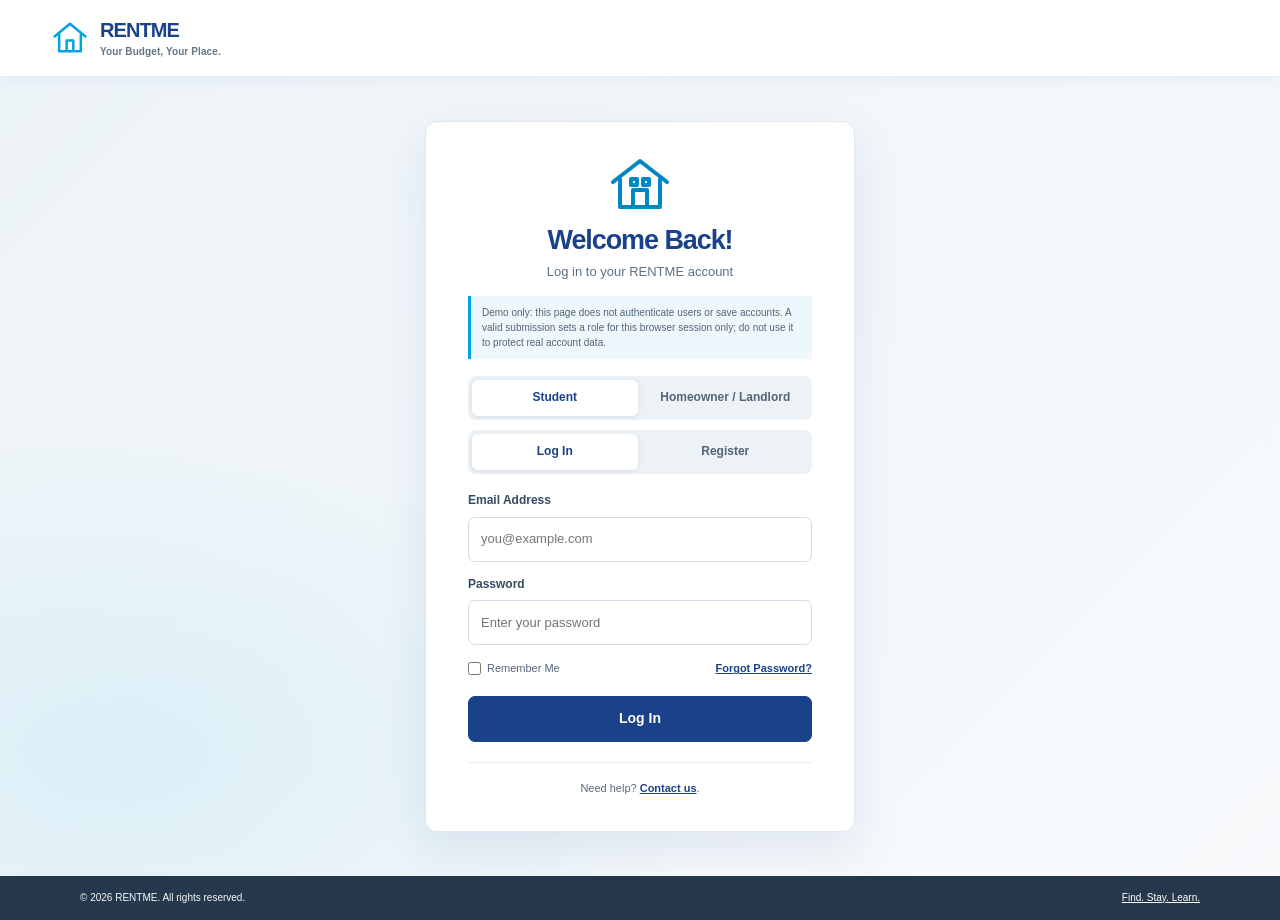
==== findlodging.html @ fd4a4885 "Update findlodging.html" ====
<!DOCTYPE html>
<html lang="en">
<head>
    <meta charset="UTF-8">
    <meta name="viewport" content="width=device-width, initial-scale=1.0">
    <meta name="description" content="Search affordable student rooms, dormitories, and apartments near your school with RENTME.">
    <meta name="theme-color" content="#1A428A">
    <title>Find Lodging | RENTME</title>
    <link rel="stylesheet" href="style.css">
</head>
<body>
    <a class="skip-link" href="#main-content">Skip to main content</a>
    <header class="site-header">
        <div class="header-inner">
            <a class="brand" href="index.html#home" aria-label="RENTME home">
                <svg class="brand-icon" viewBox="0 0 48 48" aria-hidden="true">
                    <path d="M5.5 22.2 24 7l18.5 15.2M11 20v20h26V20M20 40V27h8v13" />
                </svg>
                <span class="brand-wordmark">
                    <strong>RENTME</strong>
                    <small>Your Budget, Your Place.</small>
                </span>
            </a>
            <nav class="primary-nav" aria-label="Main navigation">
                <a class="nav-link" href="index.html">Home</a>
                <a class="nav-link is-current" href="findlodging.html" aria-current="page">Find Lodging</a>
                <a class="nav-link" id="owner-rent-nav" href="rent.html" hidden>Rent Out</a>
                <a class="nav-link" href="aboutus.html">About Us</a>
                <a class="nav-link" href="tips.html">Tips for Students</a>
                <a class="nav-link" href="contact.html">Contact Us</a>
                <a class="nav-link" href="faq.html">FAQ</a>
                <a class="nav-link" id="login-nav" href="login.html">Log In</a>
                <a class="nav-link" id="logout-nav" href="index.html" hidden>Log Out</a>
            </nav>
        </div>
    </header>

    <main id="main-content" tabindex="-1" data-authenticated-only hidden>
        <section class="lodging-page" aria-labelledby="lodging-title">
            <div class="section-container">
                <header class="lodging-heading">
                    <p class="eyebrow">A place that fits your student life</p>
                    <h1 id="lodging-title">Find Your Perfect Stay</h1>
                    <p>Search affordable rooms close to school and the things you need every day.</p>
                </header>

                <form class="lodging-search" id="lodging-search">
                    <label class="search-field">
                        <span>Location</span>
                        <select name="location" aria-label="Choose a location">
                            <option value="">All locations</option>
                            <option value="mandaue city">Mandaue City</option>
                            <option value="maguikay">Maguikay</option>
                            <option value="near uclm">Near UCLM</option>
                        </select>
                    </label>
                    <label class="search-field">
                        <span>Check-in</span>
                        <input type="date" name="checkin" aria-label="Check-in date">
                    </label>
                    <label class="search-field">
                        <span>Check-out</span>
                        <input type="date" name="checkout" aria-label="Check-out date">
                    </label>
                    <button class="button button-primary search-submit" type="submit">Search</button>
                </form>

                <div class="lodging-layout">
                    <aside class="lodging-filters" aria-label="Filter lodging">
                        <h2>Filters</h2>
                        <fieldset>
                            <legend>Price Range</legend>
                            <label><input type="checkbox" name="price" value="0-3000" form="lodging-search"> ₱1,000 – ₱3,000</label>
                            <label><input type="checkbox" name="price" value="3001-5000" form="lodging-search"> ₱3,001 – ₱5,000</label>
                            <label><input type="checkbox" name="price" value="5001-99999" form="lodging-search"> ₱5,001+</label>
                        </fieldset>
                        <fieldset>
                            <legend>Room Type</legend>
                            <label><input type="checkbox" name="type" value="single" form="lodging-search"> Single Room</label>
                            <label><input type="checkbox" name="type" value="shared" form="lodging-search"> Shared Room</label>
                            <label><input type="checkbox" name="type" value="unit" form="lodging-search"> Unit / Apartment</label>
                        </fieldset>
                        <fieldset>
                            <legend>Amenities</legend>
                            <label><input type="checkbox" name="amenity" value="wifi" form="lodging-search"> Wi-Fi</label>
                            <label><input type="checkbox" name="amenity" value="ac" form="lodging-search"> AC</label>
                            <label><input type="checkbox" name="amenity" value="laundry" form="lodging-search"> Laundry</label>
                        </fieldset>
                        <button class="clear-filters" type="reset" form="lodging-search">Clear filters</button>
                    </aside>

                    <div class="lodging-results" aria-live="polite">
                        <p class="results-count" id="results-count">3 places to explore</p>
                        <article class="lodging-card" data-listing-id="student-dormitory" data-location="near uclm" data-map-query="Near UCLM, Cebu, Philippines" data-price="2500" data-type="shared" data-amenities="wifi laundry">
                            <img src="student-dormitory.png" alt="Empty, freshly painted room with a window" loading="lazy">
                            <div class="lodging-card-copy">
                                <div class="lodging-card-title">
                                    <div>
                                        <h2>Student Dormitory</h2>
                                        <p class="listing-location"><span aria-hidden="true">⌖</span> Near UCLM</p>
                                        <p class="listing-rating" aria-label="Rated 4.5 out of 5">★★★★★ <span>(4.5)</span></p>
                                    </div>
                                    <p class="listing-price">₱2,500 <span>/mo</span></p>
                                </div>
                                <div class="listing-actions">
                                    <button class="reserve-room-button" type="button">Request to Rent</button>
                                    <button class="reserve-listing-button" type="button">Reserve</button>
                                    <button class="listing-details-button" type="button">View Details</button>
                                </div>
                            </div>
                        </article>
                        <article class="lodging-card" data-listing-id="cozy-room" data-location="mandaue city" data-map-query="Mandaue City, Cebu, Philippines" data-price="3000" data-type="single" data-amenities="wifi ac">
                            <img src="cozy-room.jpeg" alt="Bright empty bedroom with an attic ceiling and wood floors" loading="lazy">
                            <div class="lodging-card-copy">
                                <div class="lodging-card-title">
                                    <div>
                                        <h2>Cozy Room</h2>
                                        <p class="listing-location"><span aria-hidden="true">⌖</span> Mandaue City</p>
                                        <p class="listing-rating" aria-label="Rated 4.3 out of 5">★★★★★ <span>(4.3)</span></p>
                                    </div>
                                    <p class="listing-price">₱3,000 <span>/mo</span></p>
                                </div>
                                <div class="listing-actions">
                                    <button class="reserve-room-button" type="button">Request to Rent</button>
                                    <button class="reserve-listing-button" type="button">Reserve</button>
                                    <button class="listing-details-button" type="button">View Details</button>
                                </div>
                            </div>
                        </article>
                        <article class="lodging-card" data-listing-id="affordable-stay" data-location="maguikay" data-map-query="Maguikay, Mandaue City, Cebu, Philippines" data-price="3200" data-type="single" data-amenities="wifi laundry">
                            <img src="affordable-stay.png" alt="Empty room with hardwood floors and large windows" loading="lazy">
                            <div class="lodging-card-copy">
                                <div class="lodging-card-title">
                                    <div>
                                        <h2>Affordable Stay</h2>
                                        <p class="listing-location"><span aria-hidden="true">⌖</span> Maguikay</p>
                                        <p class="listing-rating" aria-label="Rated 4.2 out of 5">★★★★★ <span>(4.2)</span></p>
                                    </div>
                                    <p class="listing-price">₱3,200 <span>/mo</span></p>
                                </div>
                                <div class="listing-actions">
                                    <button class="reserve-room-button" type="button">Request to Rent</button>
                                    <button class="reserve-listing-button" type="button">Reserve</button>
                                    <button class="listing-details-button" type="button">View Details</button>
                                </div>
                            </div>
                        </article>
                        <p class="no-results" id="no-results" hidden>No places match those filters. Try changing your search.</p>
                    </div>
                </div>
            </div>
        </section>
    </main>

    <dialog class="map-dialog" id="location-dialog" aria-labelledby="map-dialog-title">
        <div class="map-dialog-content">
            <header class="map-dialog-header">
                <div>
                    <p class="eyebrow">Approximate area</p>
                    <h2 id="map-dialog-title">Listing location</h2>
                </div>
                <button class="map-dialog-close" type="button" aria-label="Close map">&times;</button>
            </header>
            <p class="map-location-description" id="map-location-description"></p>
            <iframe id="location-map" title="Map showing the approximate listing area" loading="lazy" referrerpolicy="no-referrer-when-downgrade" allowfullscreen></iframe>
            <footer class="map-dialog-actions">
                <a id="open-map-link" href="#" target="_blank" rel="noopener noreferrer">Open in Google Maps ↗</a>
                <a id="inquire-link" href="mailto:rentme.info@gmail.com">Ask about this place</a>
            </footer>
        </div>
    </dialog>

    <dialog class="map-dialog reservation-dialog" id="reservation-dialog" aria-labelledby="reservation-dialog-title">
        <div class="map-dialog-content">
            <header class="map-dialog-header">
                <div>
                    <p class="eyebrow" id="reservation-intent-label">Rental request</p>
                    <h2 id="reservation-dialog-title">Request to Rent</h2>
                </div>
                <button class="map-dialog-close" type="button" aria-label="Close reservation form">&times;</button>
            </header>
            <p class="reservation-listing" id="reservation-listing"></p>
            <p class="reservation-disclaimer" id="reservation-disclaimer">Send a rental request to the RENTME team. It is not confirmed until the property owner confirms availability and terms.</p>
            <form class="reservation-form" id="reservation-form">
                <label class="reservation-field">
                    What do you want to rent?
                    <select name="propertyType" required>
                        <option value="Room">Room</option>
                        <option value="Unit / apartment">Unit / apartment</option>
                    </select>
                </label>
                <label class="reservation-field">
                    Full name
                    <input type="text" name="name" autocomplete="name" required>
                </label>
                <label class="reservation-field">
                    Email address
                    <input type="email" name="email" autocomplete="email" required>
                </label>
                <div class="reservation-dates">
                    <label class="reservation-field">
                        Move-in date
                        <input type="date" name="checkin" id="reservation-checkin" required>
                    </label>
                    <label class="reservation-field">
                        Move-out date
                        <input type="date" name="checkout" id="reservation-checkout" required>
                    </label>
                </div>
                <button class="reserve-submit" id="reservation-submit" type="submit">Prepare Rental Request</button>
            </form>
            <p class="reservation-status" id="reservation-status" aria-live="polite"></p>
            <a class="reservation-email-link" id="reservation-email-link" href="#" hidden>Open your email to send the request</a>
        </div>
    </dialog>

    <footer class="lodging-footer">
        <div class="section-container">
            <span>© 2026 RENTME. All rights reserved.</span>
            <a href="index.html#contact">Need help? Contact us</a>
        </div>
    </footer>

    <script>
        const searchForm = document.querySelector("#lodging-search");
        const cards = [...document.querySelectorAll(".lodging-card")];
        const resultsCount = document.querySelector("#results-count");
        const noResults = document.querySelector("#no-results");
        const locationDialog = document.querySelector("#location-dialog");
        const mapDialogTitle = document.querySelector("#map-dialog-title");
        const mapLocationDescription = document.querySelector("#map-location-description");
        const locationMap = document.querySelector("#location-map");
        const openMapLink = document.querySelector("#open-map-link");
        const inquireLink = document.querySelector("#inquire-link");
        const reservationDialog = document.querySelector("#reservation-dialog");
        const reservationDialogTitle = document.querySelector("#reservation-dialog-title");
        const reservationIntentLabel = document.querySelector("#reservation-intent-label");
        const reservationDisclaimer = document.querySelector("#reservation-disclaimer");
        const reservationForm = document.querySelector("#reservation-form");
        const reservationSubmit = document.querySelector("#reservation-submit");
        const reservationListing = document.querySelector("#reservation-listing");
        const reservationCheckin = document.querySelector("#reservation-checkin");
        const reservationCheckout = document.querySelector("#reservation-checkout");
        const reservationStatus = document.querySelector("#reservation-status");
        const reservationEmailLink = document.querySelector("#reservation-email-link");
        const unavailableListingIds = new Set(
            cards
                .filter((card) => localStorage.getItem(`rentme-unavailable-${card.dataset.listingId}`) === "true")
                .map((card) => card.dataset.listingId)
        );
        let reservationIntent = "rental";
        let selectedListingCard = null;

        function filterLodging() {
            const formData = new FormData(searchForm);
            const location = String(formData.get("location") || "").toLowerCase();
            const prices = formData.getAll("price").map(String);
            const types = formData.getAll("type").map(String);
            const amenities = formData.getAll("amenity").map(String);
            let visibleCount = 0;

            for (const card of cards) {
                const price = Number(card.dataset.price);
                const matchesPrice = prices.length === 0 || prices.some((range) => {
                    const [minimum, maximum] = range.split("-").map(Number);
                    return price >= minimum && price <= maximum;
                });
                const cardAmenities = card.dataset.amenities.split(" ");
                const matches = !unavailableListingIds.has(card.dataset.listingId)
                    && (!location || card.dataset.location.includes(location))
                    && matchesPrice
                    && (types.length === 0 || types.includes(card.dataset.type))
                    && amenities.every((amenity) => cardAmenities.includes(amenity));

                card.hidden = !matches;
                if (matches) visibleCount += 1;
            }

            resultsCount.textContent = `${visibleCount} ${visibleCount === 1 ? "place" : "places"} to explore`;
            noResults.hidden = visibleCount > 0;
        }

        searchForm.addEventListener("submit", (event) => {
            event.preventDefault();
            filterLodging();
        });
        searchForm.addEventListener("change", filterLodging);
        document.querySelector(".lodging-filters").addEventListener("change", filterLodging);
        searchForm.addEventListener("reset", () => requestAnimationFrame(filterLodging));

        document.querySelector(".lodging-results").addEventListener("click", (event) => {
            const button = event.target.closest(".listing-details-button");
            if (!button) return;

            const card = button.closest(".lodging-card");
            const listingName = card.querySelector("h2").textContent;
            const mapQuery = card.dataset.mapQuery;
            const encodedQuery = encodeURIComponent(mapQuery);
            const mapSearchUrl = `https://www.google.com/maps/search/?api=1&query=${encodedQuery}`;

            mapDialogTitle.textContent = `${listingName} Location`;
            mapLocationDescription.textContent = mapQuery;
            locationMap.src = `https://maps.google.com/maps?q=${encodedQuery}&output=embed`;
            openMapLink.href = mapSearchUrl;
            inquireLink.href = `mailto:rentme.info@gmail.com?subject=${encodeURIComponent(`${listingName} inquiry`)}`;
            locationDialog.showModal();
        });

        document.querySelector(".lodging-results").addEventListener("click", (event) => {
            const button = event.target.closest(".reserve-room-button, .reserve-listing-button");
            if (!button) return;

            const card = button.closest(".lodging-card");
            selectedListingCard = card;
            const listingName = card.querySelector("h2").textContent;
            const price = card.querySelector(".listing-price").textContent.trim();
            const today = new Date(Date.now() - new Date().getTimezoneOffset() * 60000).toISOString().slice(0, 10);
            reservationIntent = button.classList.contains("reserve-listing-button") ? "reservation" : "rental";

            reservationIntentLabel.textContent = reservationIntent === "reservation" ? "Reservation request" : "Rental request";
            reservationDialogTitle.textContent = reservationIntent === "reservation" ? "Reserve a Room" : "Request to Rent";
            reservationDisclaimer.textContent = reservationIntent === "reservation"
                ? "Send a reservation request to the RENTME team. It is not confirmed until the property owner confirms availability and terms."
                : "Send a rental request to the RENTME team. It is not confirmed until the property owner confirms availability and terms.";
            reservationSubmit.textContent = reservationIntent === "reservation"
                ? "Prepare Reservation Request"
                : "Prepare Rental Request";

            reservationForm.reset();
            reservationListing.textContent = `${listingName} — ${price}`;
            reservationStatus.textContent = "";
            reservationEmailLink.hidden = true;
            reservationEmailLink.removeAttribute("href");
            reservationCheckin.min = today;
            reservationCheckout.min = today;
            reservationDialog.showModal();
        });

        reservationCheckin.addEventListener("change", () => {
            reservationCheckout.min = reservationCheckin.value || reservationCheckin.min;
            if (reservationCheckout.value && reservationCheckout.value <= reservationCheckin.value) {
                reservationCheckout.value = "";
            }
        });

        reservationForm.addEventListener("submit", (event) => {
            event.preventDefault();
            reservationCheckout.setCustomValidity(
                reservationCheckout.value <= reservationCheckin.value ? "Check-out must be after check-in." : ""
            );
            if (!reservationForm.reportValidity()) return;

            const formData = new FormData(reservationForm);
            const listing = reservationListing.textContent;
            const requestType = reservationIntent === "reservation" ? "Reservation" : "Rental";
            const subject = `${requestType} request: ${listing}`;
            const body = [
                `Listing: ${listing}`,
                `Request type: ${requestType}`,
                `Rental type: ${formData.get("propertyType")}`,
                `Name: ${formData.get("name")}`,
                `Email: ${formData.get("email")}`,
                `Move-in date: ${formData.get("checkin")}`,
                `Move-out date: ${formData.get("checkout")}`
            ].join("\n");

            reservationEmailLink.href = `mailto:rentme.infos@gmail.com?subject=${encodeURIComponent(subject)}&body=${encodeURIComponent(body)}`;
            reservationEmailLink.hidden = false;
            reservationStatus.textContent = `Your ${requestType.toLowerCase()} request is ready. Open your email to send it to RENTME.`;
            if (reservationIntent === "rental" && selectedListingCard) {
                const listingId = selectedListingCard.dataset.listingId;
                localStorage.setItem(`rentme-unavailable-${listingId}`, "true");
                unavailableListingIds.add(listingId);
                filterLodging();
                reservationStatus.textContent += " This place is now hidden from your results on this device; the request is not confirmed until the owner responds.";
            }
            reservationEmailLink.focus();
        });

        reservationEmailLink.addEventListener("click", () => reservationDialog.close());

        locationDialog.querySelector(".map-dialog-close").addEventListener("click", () => locationDialog.close());
        locationDialog.addEventListener("click", (event) => {
            if (event.target === locationDialog) locationDialog.close();
        });
        reservationDialog.querySelector(".map-dialog-close").addEventListener("click", () => reservationDialog.close());
        reservationDialog.addEventListener("click", (event) => {
            if (event.target === reservationDialog) reservationDialog.close();
        });
        filterLodging();
    </script>
    <script src="auth.js"></script>
</body>
</html>
---- style.css ----
/*
 * RENTME student housing landing page
 * Edit the color variables below to update the site-wide palette.
 */
:root {
	/* Brand colors */
	--navy: #1A428A;
	--sky: #00A3E0;
	--sky-dark: #0088c5;

	/* Text and surface colors */
	--ink: #20334b;
	--muted: #64758a;
	--line: #e2eaf1;
	--surface: #ffffff;
	--soft: #F4F7FA;

	/* Feature badge colors */
	--green: #28b88a;
	--purple: #8762d8;
	--orange: #f2a13b;
}

/* Base page styles */
* {
	box-sizing: border-box;
}

[hidden] {
	display: none !important;
}

html {
	scroll-behavior: smooth;
	scroll-padding-top: 86px;
}

@media (prefers-reduced-motion: reduce) {
	html {
		scroll-behavior: auto;
	}
}

body {
	margin: 0;
	color: var(--ink);
	background: var(--surface);
	font: 15px/1.65 Inter, "Segoe UI", Roboto, Arial, sans-serif;
	-webkit-font-smoothing: antialiased;
}

body.content-page {
	min-height: 100vh;
	min-height: 100svh;
	display: flex;
	flex-direction: column;
}

body.content-page > main {
	flex: 1;
	display: flex;
}

body.content-page > main > section {
	flex: 1;
}

body.content-page .eyebrow {
	font-size: 14px;
}

body.content-page .lodging-footer {
	font-size: 12px;
}

a {
	color: inherit;
}

a:focus-visible,
button:focus-visible,
input:focus-visible,
select:focus-visible,
summary:focus-visible {
	outline: 3px solid #0074a1;
	outline-offset: 3px;
}

.skip-link {
	position: absolute;
	top: 8px;
	left: 8px;
	z-index: 30;
	padding: 10px 14px;
	transform: translateY(-150%);
	border-radius: 6px;
	color: #fff;
	background: var(--navy);
	font-weight: 700;
	text-decoration: none;
}

.skip-link:focus {
	transform: translateY(0);
}

p {
	color: var(--muted);
}

main {
	width: 100%;
	max-width: none;
	margin: 0;
}

section {
	margin: 0;
	padding: 0;
	border: 0;
	border-radius: 0;
	background: transparent;
	box-shadow: none;
	scroll-margin-top: 86px;
}

section h2 {
	margin: 0;
	color: var(--navy);
	font-size: clamp(1.5rem, 2.3vw, 2rem);
	letter-spacing: -.035em;
	line-height: 1.2;
}

/* Sticky header and navigation */
header.site-header {
	position: sticky;
	top: 0;
	z-index: 20;
	padding: 0;
	color: var(--ink);
	background: rgb(255 255 255 / 96%);
	border-bottom: 1px solid #e8eef4;
	box-shadow: 0 3px 14px rgb(26 66 138 / 5%);
	backdrop-filter: blur(12px);
}

.header-inner {
	width: min(100% - 48px, 1180px);
	min-height: 76px;
	margin: 0 auto;
	display: flex;
	align-items: center;
	justify-content: space-between;
	gap: 28px;
}

.brand {
	display: inline-flex;
	flex: 0 0 auto;
	align-items: center;
	gap: 10px;
	color: var(--navy);
	text-decoration: none;
}

.brand-icon {
	width: 40px;
	height: 40px;
	fill: none;
	stroke: var(--sky);
	stroke-width: 3;
	stroke-linecap: round;
	stroke-linejoin: round;
}

.brand-wordmark {
	display: grid;
	line-height: 1.12;
}

.brand-wordmark strong {
	color: var(--navy);
	font-size: 20px;
	font-weight: 850;
	letter-spacing: -.045em;
}

.brand-wordmark small {
	margin-top: 4px;
	color: var(--muted);
	font-size: 10px;
	font-weight: 600;
	letter-spacing: .01em;
}

.primary-nav {
	display: flex;
	align-items: center;
	justify-content: flex-end;
	gap: clamp(17px, 2.5vw, 34px);
}

.primary-nav .nav-link {
	padding: 27px 0 24px;
	border-bottom: 3px solid transparent;
	color: #43536a;
	background: transparent;
	font-size: 13px;
	font-weight: 600;
	text-decoration: none;
	white-space: nowrap;
	transition: color .18s ease, border-color .18s ease;
}

.primary-nav .nav-link:hover,
.primary-nav .nav-link:focus-visible,
.primary-nav .nav-link.is-current {
	color: var(--navy);
	border-bottom-color: var(--sky);
	background: transparent;
}

.brand:focus-visible,
.button:focus-visible,
.contact-line:focus-visible {
	outline: 3px solid rgb(0 163 224 / 28%);
	outline-offset: 4px;
}

/* Hero: introduction and bedroom photo */
.hero {
	background: var(--soft);
}

.hero-inner {
	width: min(100% - 48px, 1180px);
	min-height: calc(100vh - 77px);
	min-height: calc(100svh - 77px);
	margin: 0 auto;
	display: grid;
	grid-template-columns: 1fr 1fr;
	align-items: center;
	gap: clamp(24px, 3vw, 40px);
	padding: 48px 0;
}

.hero-copy {
	max-width: 520px;
	padding: 12px 0;
}

.eyebrow {
	margin: 0 0 12px;
	color: var(--sky-dark);
	font-size: 11px;
	font-weight: 800;
	letter-spacing: .12em;
	line-height: 1.3;
	text-transform: uppercase;
}

.eyebrow-dot {
	width: 7px;
	height: 7px;
	display: inline-block;
	margin: 0 7px 1px 0;
	border-radius: 50%;
	background: var(--sky);
}

.hero h1 {
	margin: 0 0 20px;
	color: var(--navy);
	font-size: clamp(2.4rem, 4.4vw, 3.5rem);
	font-weight: 850;
	letter-spacing: -.055em;
	line-height: 1.03;
}

.hero-copy > p:not(.eyebrow) {
	max-width: 500px;
	margin: 0 0 12px;
	color: #52657b;
	font-size: 15px;
	line-height: 1.72;
}

.hero-copy > .hero-lead {
	color: #28415e !important;
	font-size: 18.5px !important;
	font-weight: 650;
	line-height: 1.5 !important;
}

.hero-actions {
	display: flex;
	flex-wrap: wrap;
	gap: 12px;
	margin-top: 25px;
}

.button {
	min-height: 47px;
	display: inline-flex;
	align-items: center;
	justify-content: center;
	gap: 9px;
	padding: 0 19px;
	border: 1px solid var(--sky);
	border-radius: 7px;
	font-size: 13px;
	font-weight: 700;
	text-decoration: none;
	transition: background .18s ease, border-color .18s ease, transform .18s ease;
}

.button:hover {
	transform: translateY(-2px);
}

.button svg {
	width: 17px;
	height: 17px;
	fill: none;
	stroke: currentColor;
	stroke-width: 2;
	stroke-linecap: round;
}

.button-primary {
	color: #fff;
	background: var(--sky);
}

.button-primary:hover {
	border-color: var(--sky-dark);
	background: var(--sky-dark);
}

.button-outline {
	color: var(--navy);
	border-color: #9dc9dd;
	background: #fff;
}

.button-outline:hover {
	background: #eaf8fd;
}

.hero-trust {
	display: flex;
	align-items: center;
	gap: 8px;
	margin-top: 22px;
	color: var(--muted);
	font-size: 11px;
	font-weight: 600;
}

.trust-check {
	width: 18px;
	height: 18px;
	display: grid;
	place-items: center;
	border-radius: 50%;
	color: #fff;
	background: var(--green);
	font-size: 11px;
}

.hero-visual {
	position: relative;
	width: min(100%, 500px);
	min-width: 0;
	margin: 0 auto;
	padding: 14px 0 0;
}

.hero-visual::before {
	position: absolute;
	z-index: 2;
	inset: 14px 0 0;
	border: 1px solid #b9dbe9;
	content: "";
	pointer-events: none;
}

.hero-visual img {
	position: relative;
	z-index: 1;
	width: 100%;
	max-width: 500px;
	height: auto;
	display: block;
	aspect-ratio: 3 / 2;
	object-fit: cover;
	object-position: center;
}

.photo-caption {
	position: absolute;
	z-index: 2;
	bottom: 12px;
	left: 12px;
	width: fit-content;
	max-width: calc(100% - 24px);
	display: flex;
	align-items: center;
	gap: 8px;
	padding: 8px 10px;
	background: #fff;
}

.caption-icon {
	width: 28px;
	height: 28px;
	display: grid;
	place-items: center;
	border-radius: 50%;
	color: var(--navy);
	background: #e7f6fb;
	font-size: 18px;
}

.photo-caption span:last-child {
	display: grid;
	line-height: 1.35;
}

.photo-caption strong {
	color: var(--navy);
	font-size: 10px;
}

.photo-caption small {
	margin-top: 2px;
	color: var(--muted);
	font-size: 9px;
}

/* Features: four reasons RENTME helps */
.section-container {
	width: min(100% - 48px, 1120px);
	margin: 0 auto;
}

.section-band {
	background: var(--surface);
}

.features {
	padding: 62px 0 68px;
}

.section-heading {
	max-width: 680px;
	margin: 0 auto 34px;
	text-align: center;
}

header.section-heading {
	padding: 0;
	color: inherit;
	text-align: center;
	background: transparent;
}

.section-heading .eyebrow {
	margin-bottom: 8px;
}

.section-heading h2 {
	margin-bottom: 9px;
}

.section-heading > p:last-child {
	margin: 0;
	font-size: 13px;
}

.feature-grid {
	display: grid;
	grid-template-columns: repeat(4, minmax(0, 1fr));
	gap: 34px;
}

.feature-item {
	text-align: center;
}

.feature-icon {
	width: 72px;
	height: 72px;
	display: grid;
	place-items: center;
	margin: 0 auto 15px;
	border-radius: 50%;
}

.feature-icon svg {
	width: 34px;
	height: 34px;
	fill: none;
	stroke: #fff;
	stroke-width: 2.2;
	stroke-linecap: round;
	stroke-linejoin: round;
}

.icon-green {
	background: var(--green);
}

.icon-blue {
	background: #278ed2;
}

.icon-purple {
	background: var(--purple);
}

.icon-orange {
	background: var(--orange);
}

.feature-item h3 {
	margin: 0 0 5px;
	color: #243d5b;
	font-size: 14px;
}

.feature-item p {
	max-width: 230px;
	margin: 0 auto;
	font-size: 12px;
	line-height: 1.55;
}

/* Lodging search and results page */
.lodging-page {
	min-height: calc(100vh - 116px);
	padding: 42px 0 58px;
	background: #f7f9fc;
}

.rent-page {
	min-height: calc(100vh - 116px);
	padding: 42px 0 58px;
	background: #f7f9fc;
}

.rent-container {
	width: min(100% - 48px, 760px);
	margin: 0 auto;
}

.owner-listing-form {
	padding: 22px;
	border: 1px solid var(--line);
	border-radius: 12px;
	background: #fff;
	box-shadow: 0 8px 24px rgb(26 66 138 / 5%);
}

.owner-form-grid {
	display: grid;
	grid-template-columns: repeat(2, minmax(0, 1fr));
	gap: 15px;
}

.owner-form-grid input,
.owner-form-grid select,
.owner-form-grid textarea,
.reservation-field select {
	width: 100%;
	min-height: 40px;
	padding: 9px 10px;
	border: 1px solid #d5e0e9;
	border-radius: 6px;
	color: var(--ink);
	background: #fff;
	font: inherit;
	font-weight: 400;
}

.owner-form-grid textarea {
	resize: vertical;
}

.owner-form-grid input:focus,
.owner-form-grid select:focus,
.owner-form-grid textarea:focus,
.reservation-field select:focus {
	border-color: var(--sky);
	outline: 3px solid rgb(0 163 224 / 15%);
}

.owner-form-wide {
	grid-column: 1 / -1;
}

.owner-form-note {
	margin: 15px 0;
	font-size: 11px;
	line-height: 1.5;
}

.lodging-heading {
	margin-bottom: 24px;
	text-align: center;
}

.lodging-heading .eyebrow {
	margin-bottom: 6px;
}

.lodging-heading h1 {
	margin: 0 0 7px;
	color: var(--navy);
	font-size: clamp(1.8rem, 3vw, 2.4rem);
	letter-spacing: -.04em;
	line-height: 1.2;
}

.lodging-heading > p:last-child {
	margin: 0;
	font-size: 13px;
}

.lodging-search {
	display: grid;
	grid-template-columns: 1.35fr 1fr 1fr auto;
	align-items: end;
	gap: 12px;
	margin-bottom: 25px;
	padding: 16px;
	border: 1px solid var(--line);
	border-radius: 12px;
	background: #fff;
	box-shadow: 0 8px 24px rgb(26 66 138 / 5%);
}

.search-field {
	display: grid;
	gap: 5px;
	color: #41556d;
	font-size: 11px;
	font-weight: 700;
}

.search-field select,
.search-field input {
	width: 100%;
	min-height: 43px;
	padding: 0 11px;
	border: 1px solid #d5e0e9;
	border-radius: 7px;
	color: var(--ink);
	background: #fff;
	font: inherit;
}

.search-field select:focus,
.search-field input:focus {
	border-color: var(--sky);
	outline: 3px solid rgb(0 163 224 / 15%);
}

.search-submit {
	min-height: 43px;
	cursor: pointer;
}

.lodging-layout {
	display: grid;
	grid-template-columns: 225px minmax(0, 1fr);
	align-items: start;
	gap: 20px;
}

.lodging-filters {
	padding: 18px;
	border: 1px solid var(--line);
	border-radius: 11px;
	background: #fff;
}

.lodging-filters h2 {
	margin: 0 0 12px;
	color: var(--navy);
	font-size: 17px;
}

.lodging-filters fieldset {
	display: grid;
	gap: 8px;
	margin: 0;
	padding: 12px 0;
	border: 0;
	border-top: 1px solid #edf1f5;
}

.lodging-filters legend {
	padding: 0;
	color: #334860;
	font-size: 12px;
	font-weight: 750;
}

.lodging-filters label {
	display: flex;
	align-items: center;
	gap: 8px;
	color: #52657b;
	font-size: 11px;
	line-height: 1.4;
	cursor: pointer;
}

.lodging-filters input {
	width: 14px;
	height: 14px;
	margin: 0;
	accent-color: var(--sky-dark);
}

.clear-filters {
	padding: 0;
	border: 0;
	color: var(--sky-dark);
	background: transparent;
	font: inherit;
	font-size: 11px;
	font-weight: 700;
	cursor: pointer;
}

.clear-filters:hover {
	text-decoration: underline;
}

.lodging-results {
	min-width: 0;
}

.results-count {
	margin: 0 0 10px;
	color: #52657b;
	font-size: 12px;
	font-weight: 650;
}

.lodging-card {
	display: grid;
	grid-template-columns: 190px minmax(0, 1fr);
	gap: 17px;
	margin-bottom: 12px;
	padding: 12px;
	border: 1px solid var(--line);
	border-radius: 11px;
	background: #fff;
	box-shadow: 0 4px 14px rgb(26 66 138 / 4%);
}

.lodging-card[hidden] {
	display: none;
}

.lodging-card > img {
	width: 100%;
	height: 142px;
	display: block;
	border-radius: 7px;
	object-fit: cover;
}

.lodging-card-copy {
	min-width: 0;
	display: flex;
	flex-direction: column;
	justify-content: space-between;
}

.lodging-card-title {
	display: flex;
	align-items: flex-start;
	justify-content: space-between;
	gap: 12px;
}

.lodging-card-title h2 {
	margin: 1px 0 3px;
	color: #263d58;
	font-size: 16px;
}

.listing-location {
	margin: 0 0 3px;
	color: #586b80;
	font-size: 11px;
}

.listing-location span {
	color: var(--sky-dark);
	font-size: 15px;
}

.listing-rating {
	margin: 0;
	color: #efa82b;
	font-size: 12px;
	letter-spacing: .04em;
}

.listing-rating span {
	color: #617185;
	font-size: 10px;
	letter-spacing: 0;
}

.listing-price {
	margin: 3px 0 0;
	color: var(--navy);
	font-size: 15px;
	font-weight: 800;
	white-space: nowrap;
}

.listing-price span {
	color: #728196;
	font-size: 10px;
	font-weight: 500;
}

.listing-actions {
	display: flex;
	align-items: center;
	justify-content: flex-end;
	flex-wrap: wrap;
	gap: 8px;
	margin-top: 10px;
}

.reserve-room-button,
.reserve-listing-button,
.listing-details-button {
	width: fit-content;
	display: inline-block;
	padding: 7px 13px;
	border: 0;
	border-radius: 6px;
	color: #fff;
	background: var(--navy);
	font-family: inherit;
	font-size: 10px;
	font-weight: 700;
	cursor: pointer;
}

.reserve-room-button {
	border: 1px solid var(--sky);
	color: #fff;
	background: var(--sky);
	font-family: inherit;
	font-size: 10px;
	font-weight: 700;
}

.reserve-listing-button {
	border: 1px solid var(--navy);
	color: var(--navy);
	background: #fff;
	font-family: inherit;
	font-size: 10px;
	font-weight: 700;
}

.reserve-room-button:hover {
	border-color: var(--sky-dark);
	background: var(--sky-dark);
}

.reserve-listing-button:hover {
	background: #eaf8fd;
}

.listing-details-button:hover {
	background: #14366f;
}

.reserve-room-button:focus-visible,
.reserve-listing-button:focus-visible,
.listing-details-button:focus-visible,
.map-dialog-close:focus-visible,
.map-dialog-actions a:focus-visible {
	outline: 3px solid rgb(0 163 224 / 30%);
	outline-offset: 3px;
}

.map-dialog {
	width: min(660px, calc(100% - 32px));
	max-width: none;
	padding: 0;
	border: 0;
	border-radius: 12px;
	color: var(--ink);
	background: #fff;
	box-shadow: 0 20px 70px rgb(17 34 51 / 30%);
}

.map-dialog::backdrop {
	background: rgb(18 31 48 / 62%);
	backdrop-filter: blur(2px);
}

.map-dialog-content {
	padding: 22px;
}

.map-dialog-header {
	display: flex;
	align-items: flex-start;
	justify-content: space-between;
	gap: 16px;
}

.map-dialog-header .eyebrow {
	margin-bottom: 5px;
}

.map-dialog-header h2 {
	margin: 0;
	color: var(--navy);
	font-size: 20px;
	line-height: 1.25;
}

.map-dialog-close {
	width: 34px;
	height: 34px;
	display: grid;
	flex: 0 0 34px;
	place-items: center;
	padding: 0;
	border: 1px solid #dfe7ef;
	border-radius: 50%;
	color: #44576c;
	background: #fff;
	font-size: 23px;
	line-height: 1;
	cursor: pointer;
}

.map-dialog-close:hover {
	background: #f0f5f8;
}

.map-location-description {
	margin: 8px 0 13px;
	color: #617185;
	font-size: 12px;
}

.map-dialog iframe {
	width: 100%;
	height: min(52vh, 380px);
	display: block;
	border: 1px solid #dfe7ef;
	border-radius: 8px;
	background: #f1f5f8;
}

.map-dialog-actions {
	display: flex;
	align-items: center;
	justify-content: space-between;
	gap: 14px;
	padding-top: 14px;
	border-top: 1px solid #e8eef3;
	margin-top: 14px;
}

.map-dialog-actions a {
	font-size: 12px;
	color: var(--sky-dark);
	font-weight: 700;
}

.map-dialog-actions a:last-child {
	padding: 9px 13px;
	border-radius: 6px;
	color: #fff;
	background: var(--navy);
	text-decoration: none;
}

.map-dialog-actions a:last-child:hover {
	background: #14366f;
}

.reservation-listing {
	margin: 12px 0 4px;
	color: var(--navy);
	font-size: 13px;
	font-weight: 750;
}

.reservation-disclaimer {
	margin: 0 0 15px;
	color: #617185;
	font-size: 11px;
	line-height: 1.5;
}

.reservation-form {
	display: grid;
	gap: 12px;
}

.reservation-field {
	display: grid;
	gap: 5px;
	color: #41556d;
	font-size: 11px;
	font-weight: 700;
}

.reservation-field input {
	width: 100%;
	min-height: 40px;
	padding: 0 10px;
	border: 1px solid #d5e0e9;
	border-radius: 6px;
	color: var(--ink);
	background: #fff;
	font: inherit;
	font-weight: 400;
}

.reservation-field input:focus {
	border-color: var(--sky);
	outline: 3px solid rgb(0 163 224 / 15%);
}

.reservation-dates {
	display: grid;
	grid-template-columns: 1fr 1fr;
	gap: 12px;
}

.reserve-submit {
	min-height: 42px;
	padding: 0 16px;
	border: 1px solid var(--navy);
	border-radius: 6px;
	color: #fff;
	background: var(--navy);
	font: inherit;
	font-size: 12px;
	font-weight: 700;
	cursor: pointer;
}

.reserve-submit:hover {
	background: #14366f;
}

.reserve-submit:focus-visible,
.reservation-email-link:focus-visible {
	outline: 3px solid rgb(0 163 224 / 30%);
	outline-offset: 3px;
}

.reservation-status {
	margin: 12px 0 0;
	color: #315a46;
	font-size: 12px;
}

.reservation-email-link {
	display: inline-block;
	margin-top: 9px;
	color: var(--sky-dark);
	font-size: 12px;
	font-weight: 700;
}

.no-results {
	margin: 0;
	padding: 28px 18px;
	border: 1px dashed #cbd9e5;
	border-radius: 9px;
	color: #586b80;
	background: #fff;
	font-size: 13px;
	text-align: center;
}

.lodging-footer {
	padding: 14px 0;
	color: #f5f8fc;
	background: #26384b;
	font-size: 10px;
}

.lodging-footer .section-container {
	display: flex;
	justify-content: space-between;
	gap: 16px;
}

.lodging-footer a {
	color: #fff;
}

.standalone-heading {
	margin-bottom: 32px;
	text-align: center;
}

.standalone-heading .eyebrow {
	margin-bottom: 7px;
}

.standalone-heading h1,
.faq-intro h1 {
	margin: 0 0 9px;
	color: var(--navy);
	font-size: clamp(2.25rem, 4.3vw, 3.25rem);
	font-weight: 850;
	letter-spacing: -.055em;
	line-height: 1.08;
}

.standalone-heading > p:last-child,
.faq-intro > p {
	margin: 0;
	font-size: 16px;
}

.about-copy h1 {
	margin: 0 0 12px;
	color: var(--navy);
	font-size: clamp(2.25rem, 4.3vw, 3.25rem);
	font-weight: 850;
	letter-spacing: -.055em;
	line-height: 1.08;
}

.purpose-card h3 {
	margin: 0 0 3px;
	color: var(--navy);
	font-size: 14px;
}

.tips-intro h1 {
	max-width: 300px;
	margin: 0 0 10px;
	color: var(--navy);
	font-size: clamp(2rem, 4vw, 2.9rem);
	font-weight: 850;
	letter-spacing: -.05em;
	line-height: 1.08;
}

.contact-page,
.faq-page {
	min-height: 0;
	padding: 36px 0;
	display: flex;
	align-items: center;
	background: var(--soft);
}

.contact-page-layout {
	display: grid;
	grid-template-columns: 1fr 1fr;
	gap: 34px;
	padding: 26px;
	border: 1px solid var(--line);
	border-radius: 12px;
	background: #f8fbfd;
	box-shadow: 0 8px 24px rgb(26 66 138 / 5%);
}

.contact-panel h2,
.contact-privacy h2 {
	margin: 0 0 8px;
	color: var(--navy);
	font-size: 16px;
	letter-spacing: .03em;
}

.contact-panel .footer-intro {
	margin: 0 0 16px;
	font-size: 16px;
}

.contact-panel .contact-line {
	margin: 13px 0;
	font-size: 16px;
}

.contact-symbol {
	width: 17px;
	flex: 0 0 17px;
	color: var(--sky-dark);
	font-size: 17px;
	text-align: center;
}

.contact-privacy {
	padding-left: 26px;
}

.contact-privacy > p {
	font-size: 16px;
	line-height: 1.65;
}

.faq-page-layout {
	display: grid;
	grid-template-columns: .75fr 1.4fr;
	align-items: center;
	gap: clamp(35px, 7vw, 90px);
}

.faq-intro {
	max-width: 330px;
}

.faq-intro h1 {
	margin-bottom: 12px;
}

.faq-intro > a {
	display: inline-block;
	margin-top: 17px;
	color: var(--sky-dark);
	font-size: 16px;
	font-weight: 700;
}

.faq-list {
	display: grid;
	gap: 10px;
}

.faq-list details {
	padding: 0 16px;
	border: 1px solid #dfe8ef;
	border-radius: 8px;
	background: #f8fbfd;
}

.faq-list summary {
	display: flex;
	align-items: center;
	justify-content: space-between;
	gap: 15px;
	padding: 14px 0;
	color: #2f435b;
	font-size: 16px;
	font-weight: 700;
	list-style: none;
	cursor: pointer;
}

.faq-list summary::-webkit-details-marker {
	display: none;
}

.faq-list summary::after {
	color: var(--sky-dark);
	content: "+";
	font-size: 20px;
	line-height: 1;
}

.faq-list details[open] summary::after {
	content: "−";
}

.faq-list details > p {
	margin: 0;
	padding: 0 0 14px;
	color: var(--muted);
	font-size: 16px;
}

.login-page {
	min-height: calc(100vh - 116px);
	display: grid;
	place-items: center;
	padding: 44px 20px;
	background:
		radial-gradient(ellipse at 10% 85%, rgb(0 163 224 / 9%), transparent 35%),
		linear-gradient(135deg, #edf4f8, #f8fafc);
}

.login-card {
	width: min(100%, 430px);
	padding: 34px clamp(22px, 6vw, 42px);
	border: 1px solid #dfe8ef;
	border-radius: 12px;
	background: #fff;
	box-shadow: 0 18px 48px rgb(26 66 138 / 10%);
	text-align: center;
}

.login-house {
	width: 64px;
	height: 56px;
	display: block;
	margin: 0 auto 12px;
	color: var(--navy);
}

.login-house svg {
	width: 100%;
	height: 100%;
	fill: none;
	stroke: var(--sky-dark);
	stroke-width: 4;
	stroke-linecap: round;
	stroke-linejoin: round;
}

.login-card h1 {
	margin: 0 0 5px;
	color: var(--navy);
	font-size: 27px;
	letter-spacing: -.04em;
	line-height: 1.2;
}

.login-subtitle {
	margin: 0 0 23px;
	color: #5e7084;
	font-size: 13px;
}

.login-demo-note {
	margin: -10px 0 17px;
	padding: 9px 11px;
	border-left: 3px solid var(--sky);
	color: #52657b;
	background: #eef8fc;
	font-size: 10px;
	line-height: 1.5;
	text-align: left;
}

.auth-tabs,
.account-type-select {
	display: grid;
	grid-template-columns: 1fr 1fr;
	gap: 5px;
	margin: 0 0 17px;
	padding: 4px;
	border-radius: 8px;
	background: #edf2f6;
}

.account-type-select {
	margin-bottom: 10px;
}

.auth-tab {
	min-height: 36px;
	border: 0;
	border-radius: 6px;
	color: #52657b;
	background: transparent;
	font: inherit;
	font-size: 12px;
	font-weight: 700;
	cursor: pointer;
}

.auth-tab.is-active {
	color: var(--navy);
	background: #fff;
	box-shadow: 0 1px 5px rgb(26 66 138 / 12%);
}

.auth-tab:focus-visible {
	outline: 3px solid rgb(0 163 224 / 30%);
	outline-offset: 2px;
}

.login-form {
	text-align: left;
}

.login-form[hidden] {
	display: none;
}

.login-field {
	display: grid;
	gap: 6px;
	margin: 13px 0;
	color: #354b63;
	font-size: 12px;
	font-weight: 700;
}

.login-field input {
	width: 100%;
	min-height: 45px;
	padding: 0 12px;
	border: 1px solid #cfdbe6;
	border-radius: 7px;
	color: var(--ink);
	background: #fff;
	font: inherit;
	font-size: 13px;
	font-weight: 400;
}

.login-field input:focus {
	border-color: var(--sky);
	outline: 3px solid rgb(0 163 224 / 15%);
}

.login-options {
	display: flex;
	align-items: center;
	justify-content: space-between;
	gap: 12px;
	margin: 14px 0 18px;
	color: #53677d;
	font-size: 11px;
}

.login-options label {
	display: inline-flex;
	align-items: center;
	gap: 6px;
	cursor: pointer;
}

.login-options input {
	margin: 0;
	accent-color: var(--navy);
}

.login-options a,
.login-help a {
	color: var(--navy);
	font-weight: 700;
}

.login-submit {
	width: 100%;
	min-height: 46px;
	border: 1px solid var(--navy);
	border-radius: 7px;
	color: #fff;
	background: var(--navy);
	font: inherit;
	font-size: 14px;
	font-weight: 750;
	cursor: pointer;
}

.login-submit:hover {
	background: #14366f;
}

.login-submit:focus-visible,
.login-house:focus-visible {
	outline: 3px solid rgb(0 163 224 / 30%);
	outline-offset: 3px;
}

.login-status {
	margin: 12px 0 0;
	color: #64758a;
	font-size: 11px;
	line-height: 1.5;
	text-align: center;
}

.login-help {
	margin: 20px 0 0;
	padding-top: 16px;
	border-top: 1px solid #e8eef3;
	color: #586b80;
	font-size: 11px;
}

/* Tips: checklist artwork and four-step process */
.tips-section {
	padding: 38px 0;
	display: flex;
	align-items: center;
	background: var(--soft);
}

.tips-layout {
	display: grid;
	grid-template-columns: .72fr 2fr;
	align-items: center;
	gap: clamp(30px, 5vw, 70px);
	transform: translateY(calc(0px - clamp(22px, 5vh, 38px)));
}

.tips-intro {
	max-width: 270px;
}

.tips-intro .notebook-art {
	width: 145px;
	margin: 0 auto 13px;
}

.notebook-art svg {
	width: 100%;
	display: block;
	overflow: visible;
}

.notebook-shadow {
	fill: #d7e8f0;
}

.notebook-paper {
	fill: #fff;
}

.notebook-border {
	fill: none;
	stroke: var(--navy);
	stroke-width: 2.2;
	stroke-linejoin: round;
}

.notebook-lines {
	fill: none;
	stroke: #9ec7d8;
	stroke-width: 1.2;
	stroke-linecap: round;
}

.notebook-art text {
	fill: var(--navy);
	font: italic 800 12px Inter, "Segoe UI", sans-serif;
}

.doodle {
	fill: none;
	stroke: var(--sky);
	stroke-width: 2.3;
	stroke-linecap: round;
}

.doodle-fill {
	fill: #ffc551;
	stroke: var(--navy);
	stroke-width: 1.2;
	stroke-linejoin: round;
}

.tips-intro .eyebrow {
	margin-bottom: 8px;
}

.tips-intro h2 {
	max-width: 300px;
	margin-bottom: 10px;
	font-size: 22px;
}

.tips-intro > p:last-child {
	margin: 0;
	font-size: 16px;
}

.steps-grid {
	display: grid;
	grid-template-columns: repeat(4, minmax(0, 1fr));
}

.step-card {
	position: relative;
	min-height: 194px;
	padding: 5px 17px 0;
	border-left: 1px solid #dce5ec;
}

.step-card:first-child {
	padding-left: 0;
	border-left: 0;
}

.step-number {
	width: 31px;
	height: 31px;
	display: grid;
	place-items: center;
	margin-bottom: 14px;
	border-radius: 50%;
	color: #fff;
	font-size: 14px;
	font-weight: 800;
}

.step-blue {
	background: #328bd0;
}

.step-green {
	background: var(--green);
}

.step-purple {
	background: var(--purple);
}

.step-orange {
	background: #f07832;
}

.step-card h3 {
	min-height: 37px;
	margin: 0 0 8px;
	color: #263d58;
	font-size: 16px;
	line-height: 1.4;
}

.step-card p {
	margin: 0;
	font-size: 16px;
	line-height: 1.55;
}

/* About RENTME: description, mission, and vision */
.about-section {
	padding: 55px 0;
	display: flex;
	align-items: center;
	background: var(--soft);
}

.about-layout {
	display: grid;
	grid-template-columns: .72fr 1.4fr 1.05fr;
	align-items: center;
	gap: clamp(28px, 4vw, 54px);
}

.about-brand {
	display: flex;
	flex-direction: column;
	align-items: center;
	justify-self: center;
	color: var(--navy);
	text-decoration: none;
}

.about-house {
	width: 92px;
	height: 76px;
	margin-bottom: 4px;
	fill: none;
	stroke: var(--sky);
	stroke-width: 5;
	stroke-linecap: round;
	stroke-linejoin: round;
}

.about-brand strong {
	font-size: 28px;
	font-weight: 850;
	letter-spacing: -.06em;
	line-height: 1.1;
}

.about-brand span {
	margin-top: 5px;
	color: var(--muted);
	font-size: 12px;
	font-weight: 600;
}

.about-copy .eyebrow {
	margin-bottom: 8px;
	font-size: 14px;
}

.about-copy h2 {
	margin-bottom: 12px;
}

.about-copy p:not(.eyebrow) {
	margin: 0 0 10px;
	font-size: 16px;
	line-height: 1.65;
}

.purpose-cards {
	display: grid;
	gap: 12px;
}

.purpose-card {
	display: flex;
	align-items: flex-start;
	gap: 12px;
	padding: 15px;
	border: 1px solid #e2edf4;
	background: #f8fbfd;
}

.purpose-icon {
	width: 31px;
	height: 31px;
	flex: 0 0 31px;
	display: grid;
	place-items: center;
	border-radius: 50%;
	color: var(--sky-dark);
	background: #e1f4fb;
}

.purpose-icon svg {
	width: 19px;
	height: 19px;
	fill: none;
	stroke: currentColor;
	stroke-width: 1.8;
	stroke-linecap: round;
	stroke-linejoin: round;
}

.purpose-card h3 {
	margin: 0 0 3px;
	color: var(--navy);
	font-size: 15px;
}

.purpose-card p {
	margin: 0;
	font-size: 16px;
	line-height: 1.45;
}

/* Contact details and legal information */
.site-footer {
	margin: 0;
	padding: 0;
	color: var(--ink);
	background: var(--soft);
}

.footer-content {
	display: grid;
	grid-template-columns: .88fr 1.12fr;
	gap: 52px;
	padding-top: 34px;
	padding-bottom: 34px;
}

.footer-content section {
	min-width: 0;
}

.footer-content h2 {
	margin: 0 0 8px;
	color: var(--navy);
	font-size: 13px;
	letter-spacing: .04em;
}

.footer-intro {
	margin: 0 0 12px;
	font-size: 11px;
}

.contact-line {
	width: fit-content;
	display: flex;
	align-items: center;
	gap: 9px;
	margin: 8px 0;
	color: #42566c;
	font-size: 11px;
	text-decoration: none;
}

.contact-line svg {
	width: 17px;
	height: 17px;
	flex: 0 0 17px;
	fill: none;
	stroke: var(--sky-dark);
	stroke-width: 1.7;
	stroke-linecap: round;
	stroke-linejoin: round;
}

a.contact-line:hover {
	color: var(--sky-dark);
	text-decoration: underline;
}

.privacy-block {
	padding-left: 34px;
	border-left: 1px solid #d8e2eb;
}

.privacy-block > p {
	margin: 0;
	font-size: 11px;
	line-height: 1.6;
}

body.content-page .privacy-block > p {
	font-size: 16px;
}

.terms-note {
	margin-top: 13px !important;
	padding: 11px 13px;
	border-left: 3px solid var(--sky);
	color: #42566c;
	background: #e5f5fb;
}

.terms-note strong {
	color: var(--navy);
}

.footer-bottom {
	color: #f5f8fc;
	background: #26384b;
}

.footer-bottom .section-container {
	min-height: 40px;
	display: flex;
	align-items: center;
	justify-content: space-between;
	gap: 16px;
	font-size: 10px;
}

/* Tablet layout adjustments */
@media (max-width: 900px) {
	.header-inner {
		width: min(100% - 32px, 1180px);
		min-height: 72px;
		gap: 20px;
	}

	.primary-nav {
		gap: clamp(12px, 2vw, 20px);
	}

	.primary-nav .nav-link {
		font-size: 12px;
	}

	.hero-inner {
		width: min(100% - 40px, 1180px);
		min-height: calc(100vh - 73px);
		min-height: calc(100svh - 73px);
		gap: 35px;
	}

	.section-container {
		width: min(100% - 40px, 1120px);
	}

	.lodging-layout {
		grid-template-columns: 190px minmax(0, 1fr);
		gap: 14px;
	}

	.lodging-card {
		grid-template-columns: 150px minmax(0, 1fr);
		gap: 12px;
	}

	.lodging-card > img {
		height: 130px;
	}

	.tips-layout {
		grid-template-columns: .65fr 2fr;
 		gap: 30px;
	}

	.steps-grid {
		grid-template-columns: repeat(2, minmax(0, 1fr));
		row-gap: 22px;
	}

	.step-card:nth-child(3) {
		padding-left: 0;
		border-left: 0;
	}

	.step-card {
		min-height: 160px;
	}

	.about-layout {
		grid-template-columns: .65fr 1.3fr 1fr;
		gap: 24px;
	}
}

/* Mobile and narrow-screen layout adjustments */
@media (max-width: 680px) {
	.header-inner {
		width: calc(100% - 32px);
		min-height: 0;
		flex-wrap: wrap;
		gap: 0;
		padding: 10px 0 0;
	}

	.brand {
		padding-bottom: 9px;
	}

	.brand-icon {
		width: 34px;
		height: 34px;
	}

	.brand-wordmark strong {
		font-size: 18px;
	}

	.brand-wordmark small {
		font-size: 9px;
	}

	.primary-nav {
		width: 100%;
		display: grid;
		grid-template-columns: repeat(2, minmax(0, 1fr));
		gap: 4px 8px;
	}

	.primary-nav .nav-link {
		min-height: 44px;
		display: flex;
		align-items: center;
		justify-content: center;
		padding: 8px;
		border: 1px solid transparent;
		border-radius: 6px;
		background: var(--soft);
		font-size: 12px;
		line-height: 1.35;
		text-align: center;
		white-space: normal;
	}

	.primary-nav .nav-link:hover,
	.primary-nav .nav-link:focus-visible,
	.primary-nav .nav-link.is-current {
		border-color: #b6ddec;
		background: #eaf6fb;
	}

	.primary-nav .nav-link:focus-visible {
		outline: 3px solid #0074a1;
		outline-offset: 2px;
	}

	header.site-header {
		position: static;
	}

	html {
		scroll-padding-top: 12px;
	}

	section {
		scroll-margin-top: 12px;
	}

	.hero-inner {
		width: calc(100% - 36px);
		min-height: 0;
		grid-template-columns: 1fr;
		gap: 27px;
		padding: 40px 0 33px;
	}

	.hero-copy {
		max-width: 570px;
		padding: 0;
	}

	.hero h1 {
		font-size: clamp(2.5rem, 10vw, 3.5rem);
	}

	.hero-visual {
		width: min(100%, 418px);
		margin: 0 auto;
	}

	.features {
		padding: 48px 0;
	}

	.section-container {
		width: calc(100% - 36px);
	}

	.lodging-page {
		padding: 34px 0 42px;
	}

	.rent-page {
		padding: 34px 0 42px;
	}

	.rent-container {
		width: calc(100% - 36px);
	}

	.lodging-search {
		grid-template-columns: 1fr 1fr;
		padding: 13px;
	}

	.lodging-search .search-field:first-child {
		grid-column: 1 / -1;
	}

	.search-submit {
		grid-column: 1 / -1;
	}

	.lodging-layout {
		grid-template-columns: 1fr;
	}

	.lodging-filters {
		display: grid;
		grid-template-columns: repeat(3, minmax(0, 1fr));
		gap: 0 14px;
		padding: 14px;
	}

	.lodging-filters h2,
	.clear-filters {
		grid-column: 1 / -1;
	}

	.lodging-filters fieldset {
		align-content: start;
	}

	.contact-page,
	.faq-page {
		padding: 40px 0;
	}

	.owner-listing-form {
		padding: 16px;
	}

	.owner-form-grid {
		grid-template-columns: 1fr;
	}

	.owner-form-wide {
		grid-column: auto;
	}

	.contact-page-layout,
	.faq-page-layout {
		grid-template-columns: 1fr;
		gap: 25px;
	}

	.contact-page-layout {
		padding: 20px;
	}

	.contact-privacy {
		padding: 20px 0 0;
		border-top: 1px solid #d8e2eb;
		border-left: 0;
	}

	.faq-intro {
		max-width: 560px;
		margin: 0 auto;
		text-align: center;
	}

	.section-heading {
		margin-bottom: 28px;
	}

	.feature-grid {
		grid-template-columns: repeat(2, minmax(0, 1fr));
		gap: 30px 18px;
	}

	.tips-section {
		padding: 45px 0;
	}

	.tips-layout {
		grid-template-columns: 1fr;
		gap: 28px;
		transform: none;
	}

	.tips-intro {
		max-width: none;
		text-align: center;
	}

	.tips-intro .notebook-art {
		width: 122px;
	}

	.tips-intro h2 {
		margin-right: auto;
		margin-left: auto;
	}

	.tips-intro > p:last-child {
		max-width: 330px;
		margin-right: auto;
		margin-left: auto;
	}

	.steps-grid {
		gap: 20px 0;
	}

	.step-card {
		padding-right: 14px;
		padding-left: 14px;
	}

	.step-card:nth-child(odd) {
		padding-left: 0;
		border-left: 0;
	}

	.step-card:nth-child(even) {
		border-left: 1px solid #dce5ec;
	}

	.about-section {
		padding: 44px 0;
	}

	.about-layout {
		grid-template-columns: 1fr;
		gap: 27px;
	}

	.about-brand {
		justify-self: center;
	}

	.about-copy {
		max-width: 560px;
		margin: auto;
	}

	.purpose-cards {
		grid-template-columns: 1fr 1fr;
	}

	.footer-content {
		grid-template-columns: 1fr;
		gap: 25px;
		padding-top: 28px;
		padding-bottom: 28px;
	}

	.privacy-block {
		padding: 20px 0 0;
		border-top: 1px solid #d8e2eb;
		border-left: 0;
	}
}

/* Small phones */
@media (max-width: 420px) {
	.header-inner {
		width: calc(100% - 24px);
	}

	.primary-nav .nav-link {
		font-size: 12px;
	}

	.hero-inner,
	.section-container {
		width: calc(100% - 30px);
	}

	.lodging-filters {
		grid-template-columns: 1fr 1fr;
	}

	.lodging-filters fieldset:last-of-type {
		grid-column: 1 / -1;
	}

	.lodging-card {
		grid-template-columns: 1fr;
		gap: 10px;
	}

	.lodging-card > img {
		height: 185px;
	}

	.listing-actions {
		justify-content: stretch;
	}

	.listing-actions button {
		flex: 1 1 auto;
	}

	.map-dialog-content {
		padding: 16px;
	}

	.reservation-dates {
		grid-template-columns: 1fr;
	}

	.lodging-footer .section-container {
		align-items: flex-start;
		flex-direction: column;
		gap: 5px;
	}

	.hero-actions {
		align-items: stretch;
		flex-direction: column;
	}

	.button {
		width: 100%;
	}

	.feature-grid {
		gap: 25px 12px;
	}

	.feature-icon {
		width: 62px;
		height: 62px;
	}

	.feature-icon svg {
		width: 30px;
		height: 30px;
	}

	.feature-item h3 {
		font-size: 13px;
	}

	.feature-item p {
		font-size: 11px;
	}

	.steps-grid {
		grid-template-columns: 1fr;
	}

	.step-card,
	.step-card:nth-child(even),
	.step-card:nth-child(odd) {
		min-height: 0;
		padding: 0 0 0 15px;
		border-left: 1px solid #dce5ec;
	}

	.step-card h3 {
		min-height: 0;
	}

	.purpose-cards {
		grid-template-columns: 1fr;
	}

	.footer-bottom .section-container {
		align-items: flex-start;
		flex-direction: column;
		justify-content: center;
		gap: 2px;
		padding-top: 8px;
		padding-bottom: 8px;
	}
}

/*
 * Quick editing guide:
 * - Update site colors in the custom properties at the top of this file.
 * - Update page text and FAQ answers in index.html.
 * - Adjust tablet and mobile layouts in the media queries above.
 */
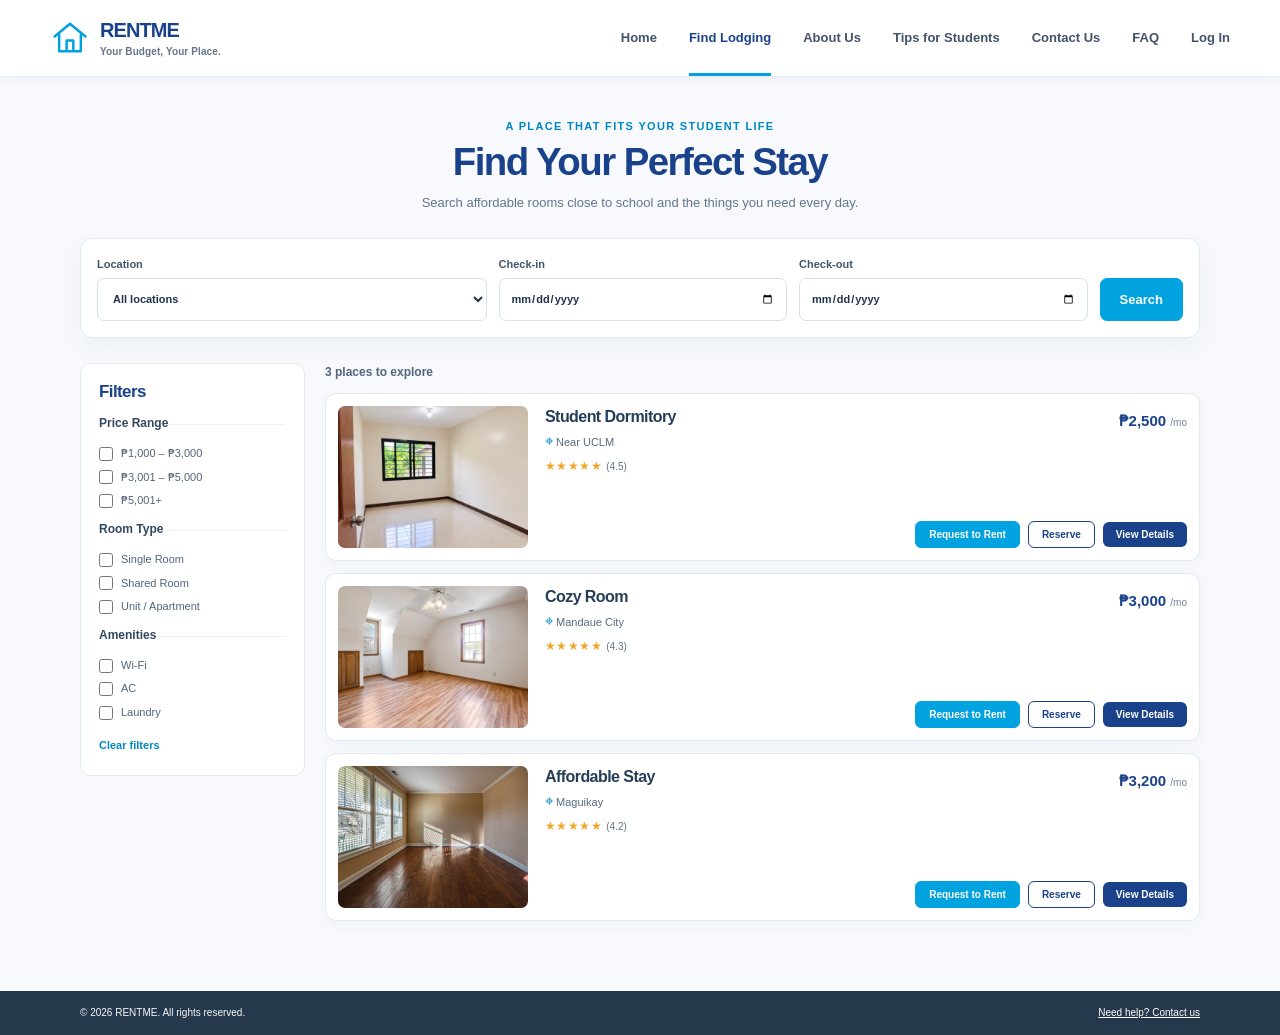
==== commit 80c7dd51: "Update findlodging.html" ====
--- a/findlodging.html
+++ b/findlodging.html
@@ -35,7 +35,7 @@
         </div>
     </header>
 
-    <main id="main-content" tabindex="-1" data-authenticated-only hidden>
+    <main id="main-content" tabindex="-1">
         <section class="lodging-page" aria-labelledby="lodging-title">
             <div class="section-container">
                 <header class="lodging-heading">
@@ -392,4 +392,3 @@
     <script src="auth.js"></script>
 </body>
 </html>
-
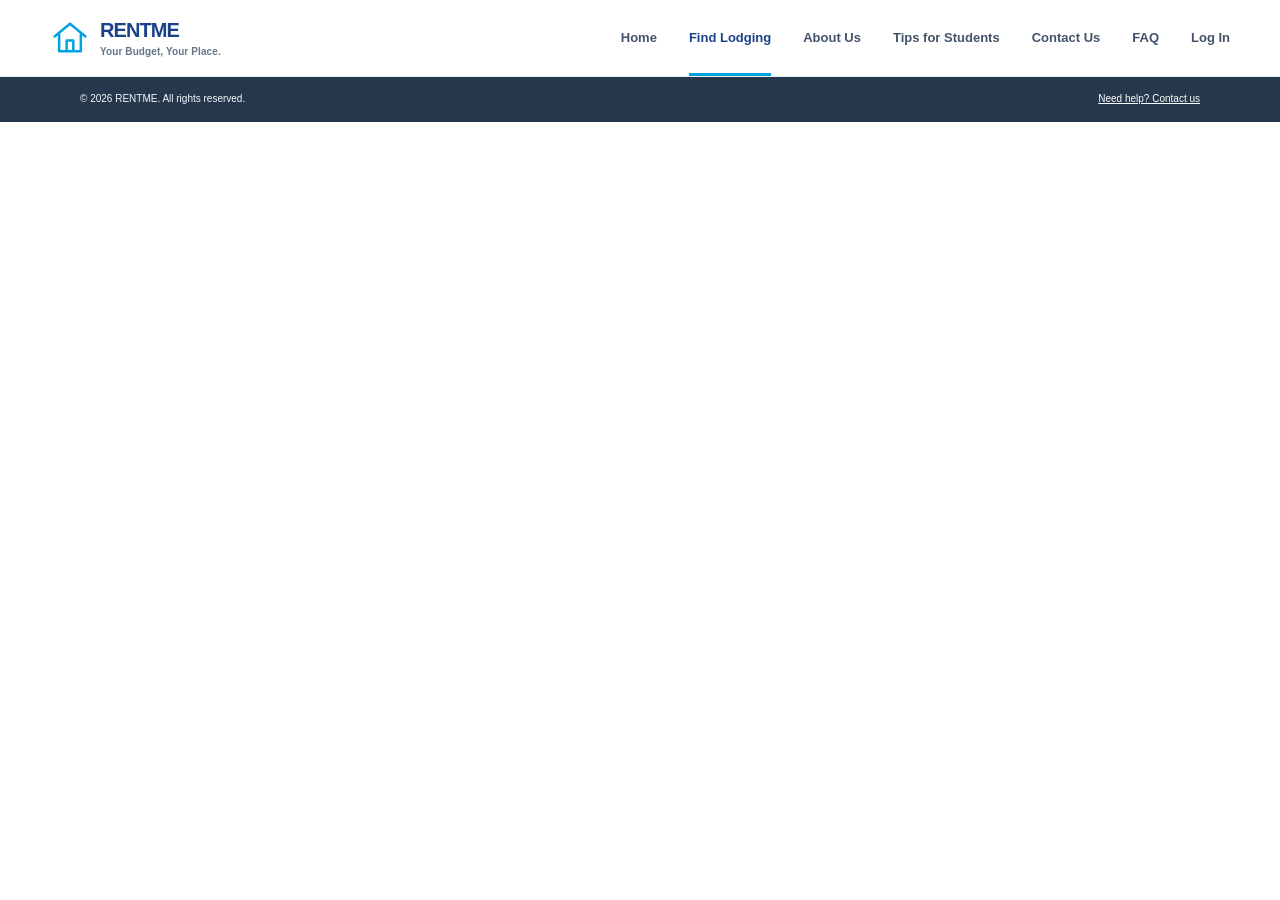
==== commit fbcadd56: "Update findlodging.html" ====
--- a/findlodging.html
+++ b/findlodging.html
@@ -35,7 +35,7 @@
         </div>
     </header>
 
-    <main id="main-content" tabindex="-1">
+    <main id="main-content" tabindex="-1" data-authenticated-only hidden>
         <section class="lodging-page" aria-labelledby="lodging-title">
             <div class="section-container">
                 <header class="lodging-heading">
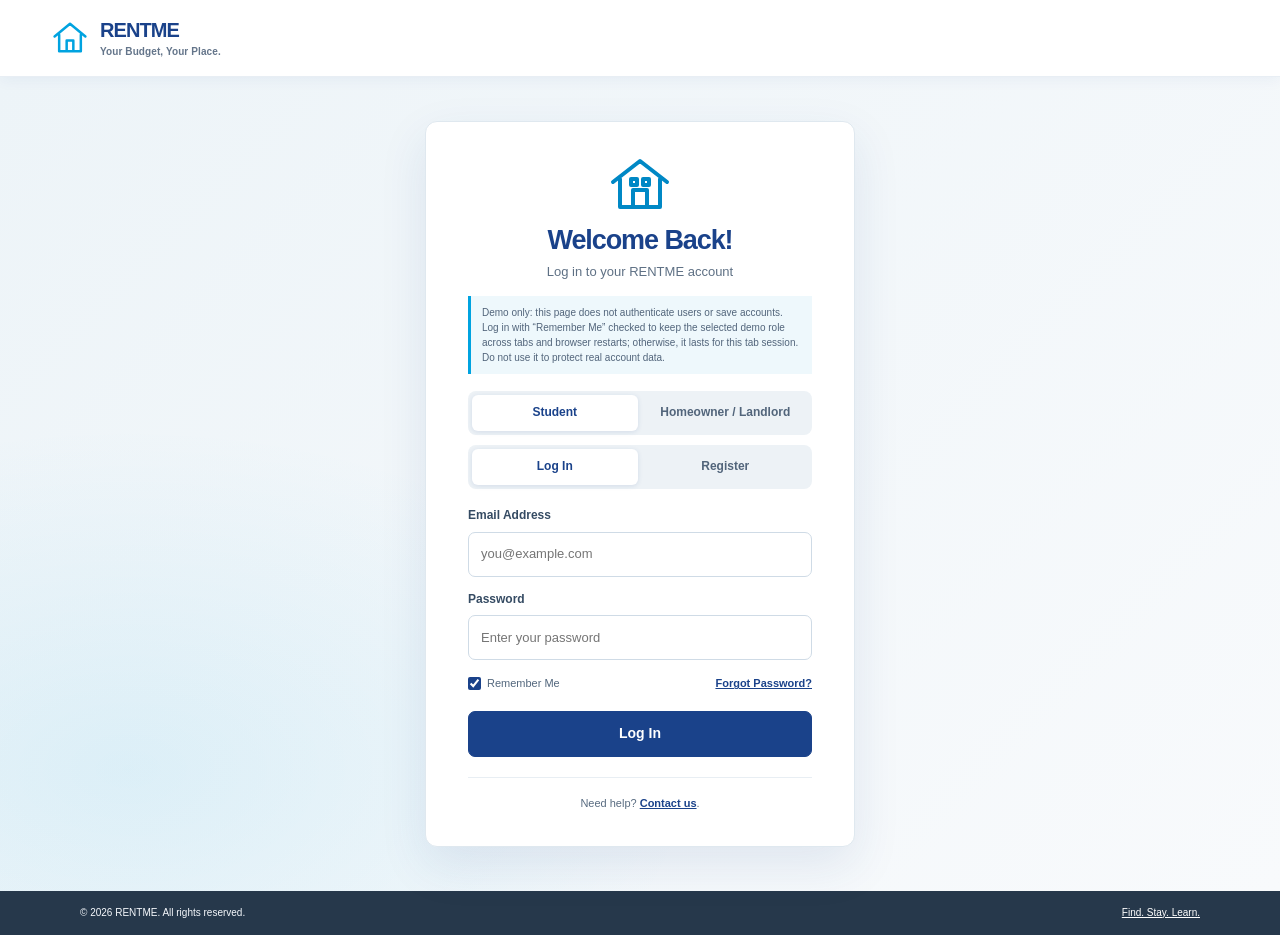
==== commit 15313ccb: "Update findlodging.html" ====
--- a/findlodging.html
+++ b/findlodging.html
@@ -90,9 +90,9 @@
                     </aside>
 
                     <div class="lodging-results" aria-live="polite">
-                        <p class="results-count" id="results-count">3 places to explore</p>
+                        <p class="results-count" id="results-count">9 places to explore</p>
                         <article class="lodging-card" data-listing-id="student-dormitory" data-location="near uclm" data-map-query="Near UCLM, Cebu, Philippines" data-price="2500" data-type="shared" data-amenities="wifi laundry">
-                            <img src="student-dormitory.png" alt="Empty, freshly painted room with a window" loading="lazy">
+                            <img src="room1.jpg" alt="Furnished student bedroom with blue pillows and warm wood bed" loading="lazy">
                             <div class="lodging-card-copy">
                                 <div class="lodging-card-title">
                                     <div>
@@ -110,7 +110,7 @@
                             </div>
                         </article>
                         <article class="lodging-card" data-listing-id="cozy-room" data-location="mandaue city" data-map-query="Mandaue City, Cebu, Philippines" data-price="3000" data-type="single" data-amenities="wifi ac">
-                            <img src="cozy-room.jpeg" alt="Bright empty bedroom with an attic ceiling and wood floors" loading="lazy">
+                            <img src="room3.webp" alt="Simple furnished room with a bed and dark wood door" loading="lazy">
                             <div class="lodging-card-copy">
                                 <div class="lodging-card-title">
                                     <div>
@@ -128,7 +128,7 @@
                             </div>
                         </article>
                         <article class="lodging-card" data-listing-id="affordable-stay" data-location="maguikay" data-map-query="Maguikay, Mandaue City, Cebu, Philippines" data-price="3200" data-type="single" data-amenities="wifi laundry">
-                            <img src="affordable-stay.png" alt="Empty room with hardwood floors and large windows" loading="lazy">
+                            <img src="room5.png" alt="Affordable room with tiled flooring and large windows" loading="lazy">
                             <div class="lodging-card-copy">
                                 <div class="lodging-card-title">
                                     <div>
@@ -145,7 +145,50 @@
                                 </div>
                             </div>
                         </article>
+                        <article class="lodging-card" data-listing-id="campus-view-room" data-location="near uclm" data-map-query="Near UCLM, Cebu, Philippines" data-price="2800" data-type="single" data-amenities="wifi ac">
+                            <img src="room4.jpg" alt="Quiet furnished room near a window" loading="lazy">
+                            <div class="lodging-card-copy">
+                                <div class="lodging-card-title"><div><h2>Campus View Room</h2><p class="listing-location"><span aria-hidden="true">⌖</span> Near UCLM</p><p class="listing-rating" aria-label="Rated 4.6 out of 5">★★★★★ <span>(4.6)</span></p></div><p class="listing-price">₱2,800 <span>/mo</span></p></div>
+                                <div class="listing-actions"><button class="reserve-room-button" type="button">Request to Rent</button><button class="reserve-listing-button" type="button">Reserve</button><button class="listing-details-button" type="button">View Details</button></div>
+                            </div>
+                        </article>
+                        <article class="lodging-card" data-listing-id="green-haven-dorm" data-location="mandaue city" data-map-query="Mandaue City, Cebu, Philippines" data-price="2200" data-type="shared" data-amenities="wifi laundry">
+                            <img src="room2.jpg" alt="Bright tiled room with a window" loading="lazy">
+                            <div class="lodging-card-copy">
+                                <div class="lodging-card-title"><div><h2>Green Haven Dorm</h2><p class="listing-location"><span aria-hidden="true">⌖</span> Mandaue City</p><p class="listing-rating" aria-label="Rated 4.4 out of 5">★★★★★ <span>(4.4)</span></p></div><p class="listing-price">₱2,200 <span>/mo</span></p></div>
+                                <div class="listing-actions"><button class="reserve-room-button" type="button">Request to Rent</button><button class="reserve-listing-button" type="button">Reserve</button><button class="listing-details-button" type="button">View Details</button></div>
+                            </div>
+                        </article>
+                        <article class="lodging-card" data-listing-id="maguikay-studio" data-location="maguikay" data-map-query="Maguikay, Mandaue City, Cebu, Philippines" data-price="5200" data-type="unit" data-amenities="wifi ac laundry">
+                            <img src="room5.png" alt="Spacious studio unit with natural light" loading="lazy">
+                            <div class="lodging-card-copy">
+                                <div class="lodging-card-title"><div><h2>Maguikay Studio</h2><p class="listing-location"><span aria-hidden="true">⌖</span> Maguikay</p><p class="listing-rating" aria-label="Rated 4.7 out of 5">★★★★★ <span>(4.7)</span></p></div><p class="listing-price">₱5,200 <span>/mo</span></p></div>
+                                <div class="listing-actions"><button class="reserve-room-button" type="button">Request to Rent</button><button class="reserve-listing-button" type="button">Reserve</button><button class="listing-details-button" type="button">View Details</button></div>
+                            </div>
+                        </article>
+                        <article class="lodging-card" data-listing-id="scholars-space" data-location="near uclm" data-map-query="Near UCLM, Cebu, Philippines" data-price="3500" data-type="shared" data-amenities="wifi ac laundry">
+                            <img src="room1.jpg" alt="Comfortable furnished room for students" loading="lazy">
+                            <div class="lodging-card-copy">
+                                <div class="lodging-card-title"><div><h2>Scholar's Space</h2><p class="listing-location"><span aria-hidden="true">⌖</span> Near UCLM</p><p class="listing-rating" aria-label="Rated 4.8 out of 5">★★★★★ <span>(4.8)</span></p></div><p class="listing-price">₱3,500 <span>/mo</span></p></div>
+                                <div class="listing-actions"><button class="reserve-room-button" type="button">Request to Rent</button><button class="reserve-listing-button" type="button">Reserve</button><button class="listing-details-button" type="button">View Details</button></div>
+                            </div>
+                        </article>
+                        <article class="lodging-card" data-listing-id="quiet-corner" data-location="mandaue city" data-map-query="Mandaue City, Cebu, Philippines" data-price="4200" data-type="single" data-amenities="wifi ac">
+                            <img src="room4.jpg" alt="Quiet private room with natural daylight" loading="lazy">
+                            <div class="lodging-card-copy">
+                                <div class="lodging-card-title"><div><h2>Quiet Corner</h2><p class="listing-location"><span aria-hidden="true">⌖</span> Mandaue City</p><p class="listing-rating" aria-label="Rated 4.5 out of 5">★★★★★ <span>(4.5)</span></p></div><p class="listing-price">₱4,200 <span>/mo</span></p></div>
+                                <div class="listing-actions"><button class="reserve-room-button" type="button">Request to Rent</button><button class="reserve-listing-button" type="button">Reserve</button><button class="listing-details-button" type="button">View Details</button></div>
+                            </div>
+                        </article>
+                        <article class="lodging-card" data-listing-id="budget-bunks" data-location="maguikay" data-map-query="Maguikay, Mandaue City, Cebu, Philippines" data-price="1800" data-type="shared" data-amenities="wifi laundry">
+                            <img src="room3.webp" alt="Affordable simple room for students" loading="lazy">
+                            <div class="lodging-card-copy">
+                                <div class="lodging-card-title"><div><h2>Budget Bunks</h2><p class="listing-location"><span aria-hidden="true">⌖</span> Maguikay</p><p class="listing-rating" aria-label="Rated 4.1 out of 5">★★★★★ <span>(4.1)</span></p></div><p class="listing-price">₱1,800 <span>/mo</span></p></div>
+                                <div class="listing-actions"><button class="reserve-room-button" type="button">Request to Rent</button><button class="reserve-listing-button" type="button">Reserve</button><button class="listing-details-button" type="button">View Details</button></div>
+                            </div>
+                        </article>
                         <p class="no-results" id="no-results" hidden>No places match those filters. Try changing your search.</p>
+                        <nav class="lodging-pagination" id="lodging-pagination" aria-label="Lodging result pages"></nav>
                     </div>
                 </div>
             </div>
@@ -248,8 +291,26 @@
                 .filter((card) => localStorage.getItem(`rentme-unavailable-${card.dataset.listingId}`) === "true")
                 .map((card) => card.dataset.listingId)
         );
+        const pagination = document.querySelector("#lodging-pagination");
+        const pageSize = 3;
+        let currentPage = 1;
         let reservationIntent = "rental";
         let selectedListingCard = null;
+
+        function renderPagination(totalMatches) {
+            const pageCount = Math.ceil(totalMatches / pageSize);
+            if (pageCount <= 1) {
+                pagination.innerHTML = "";
+                return;
+            }
+
+            let markup = `<button type="button" data-page="${currentPage - 1}" ${currentPage === 1 ? "disabled" : ""} aria-label="Previous page">Previous</button>`;
+            for (let page = 1; page <= pageCount; page += 1) {
+                markup += `<button type="button" data-page="${page}" ${page === currentPage ? 'class="is-current" aria-current="page"' : ""}>${page}</button>`;
+            }
+            markup += `<button type="button" data-page="${currentPage + 1}" ${currentPage === pageCount ? "disabled" : ""} aria-label="Next page">Next</button>`;
+            pagination.innerHTML = markup;
+        }
 
         function filterLodging() {
             const formData = new FormData(searchForm);
@@ -257,7 +318,7 @@
             const prices = formData.getAll("price").map(String);
             const types = formData.getAll("type").map(String);
             const amenities = formData.getAll("amenity").map(String);
-            let visibleCount = 0;
+            const matchingCards = [];
 
             for (const card of cards) {
                 const price = Number(card.dataset.price);
@@ -272,21 +333,50 @@
                     && (types.length === 0 || types.includes(card.dataset.type))
                     && amenities.every((amenity) => cardAmenities.includes(amenity));
 
-                card.hidden = !matches;
-                if (matches) visibleCount += 1;
+                if (matches) matchingCards.push(card);
+            }
+
+            const visibleCount = matchingCards.length;
+            const pageCount = Math.ceil(visibleCount / pageSize);
+            currentPage = Math.min(currentPage, Math.max(1, pageCount));
+            const pageStart = (currentPage - 1) * pageSize;
+            const pageEnd = pageStart + pageSize;
+
+            for (const card of cards) {
+                const cardIndex = matchingCards.indexOf(card);
+                card.hidden = cardIndex < 0 || cardIndex < pageStart || cardIndex >= pageEnd;
             }
 
             resultsCount.textContent = `${visibleCount} ${visibleCount === 1 ? "place" : "places"} to explore`;
             noResults.hidden = visibleCount > 0;
+            renderPagination(visibleCount);
         }
 
         searchForm.addEventListener("submit", (event) => {
             event.preventDefault();
+            currentPage = 1;
             filterLodging();
         });
-        searchForm.addEventListener("change", filterLodging);
-        document.querySelector(".lodging-filters").addEventListener("change", filterLodging);
-        searchForm.addEventListener("reset", () => requestAnimationFrame(filterLodging));
+        searchForm.addEventListener("change", () => {
+            currentPage = 1;
+            filterLodging();
+        });
+        document.querySelector(".lodging-filters").addEventListener("change", () => {
+            currentPage = 1;
+            filterLodging();
+        });
+        searchForm.addEventListener("reset", () => {
+            currentPage = 1;
+            requestAnimationFrame(filterLodging);
+        });
+        pagination.addEventListener("click", (event) => {
+            const button = event.target.closest("button[data-page]");
+            if (!button || button.disabled) return;
+            currentPage = Number(button.dataset.page);
+            filterLodging();
+            document.querySelector(".lodging-results").scrollIntoView({ behavior: "smooth", block: "start" });
+        });
+        filterLodging();
 
         document.querySelector(".lodging-results").addEventListener("click", (event) => {
             const button = event.target.closest(".listing-details-button");
